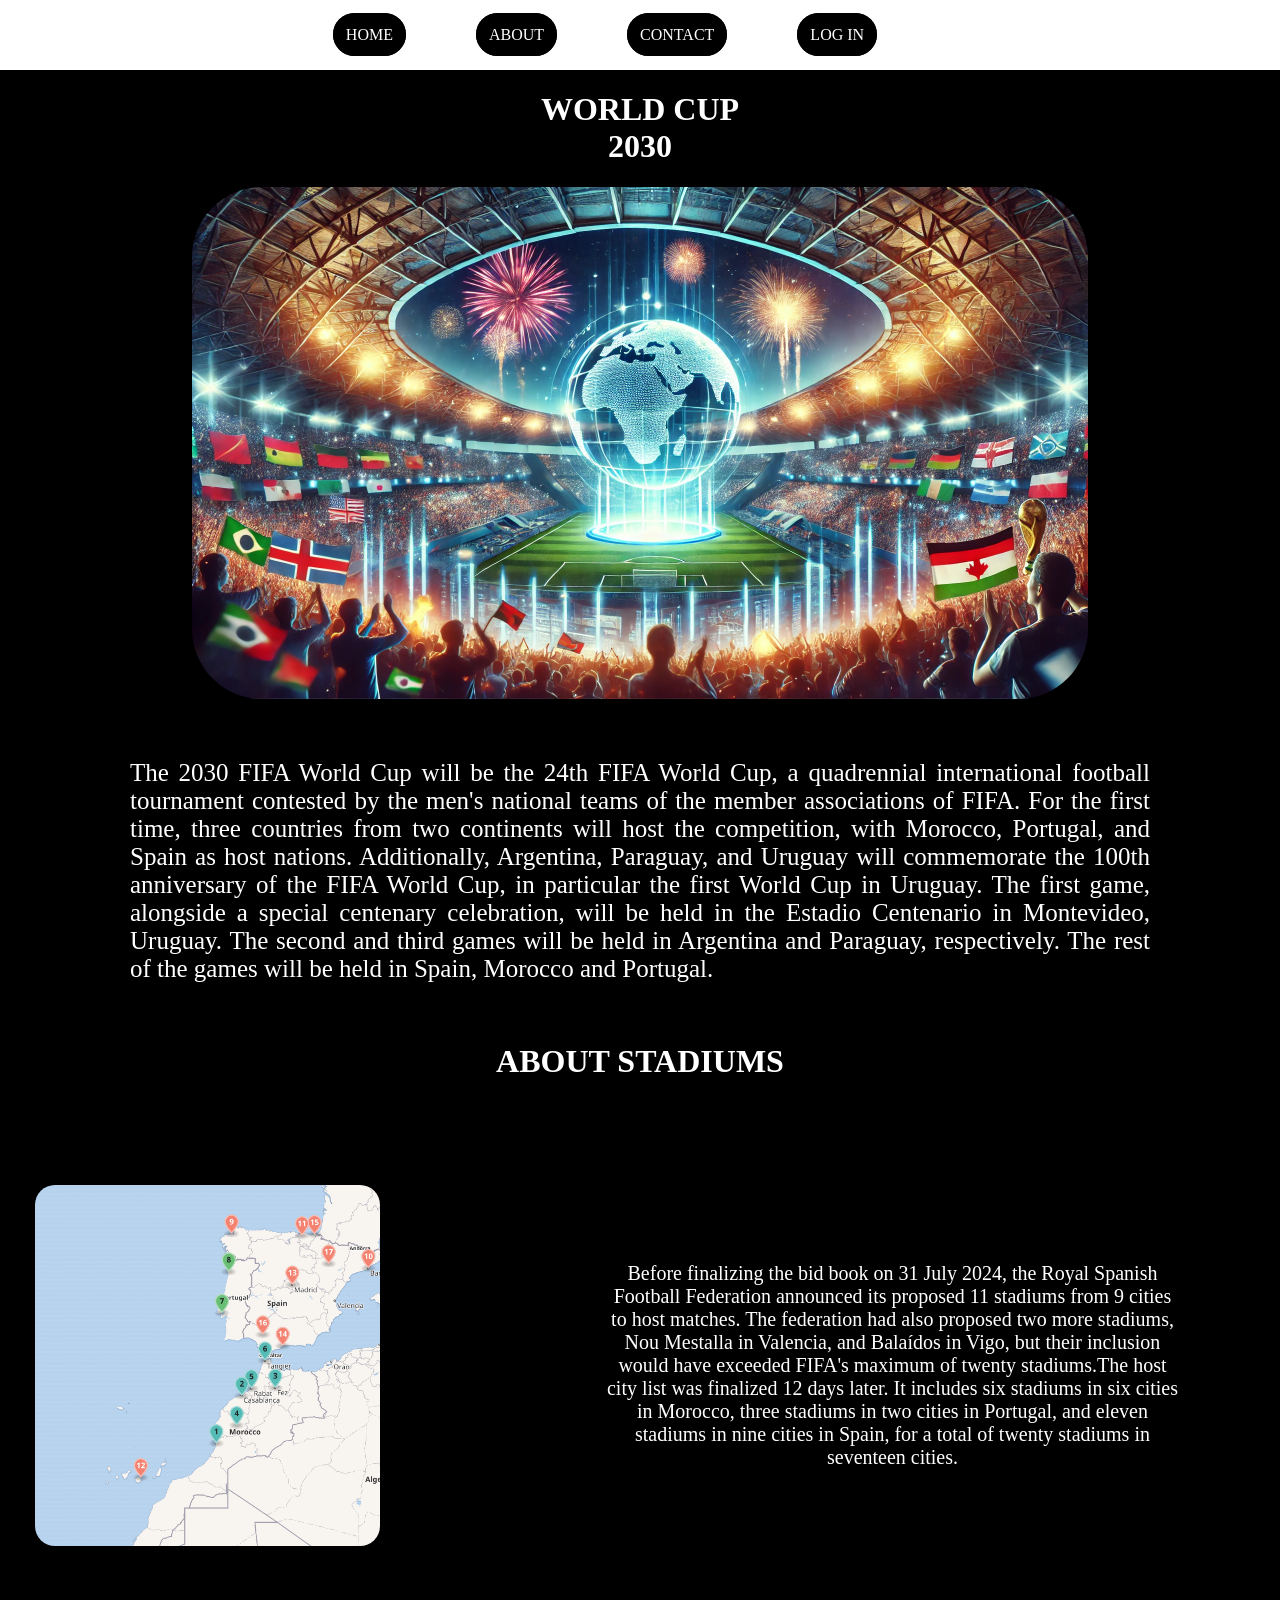
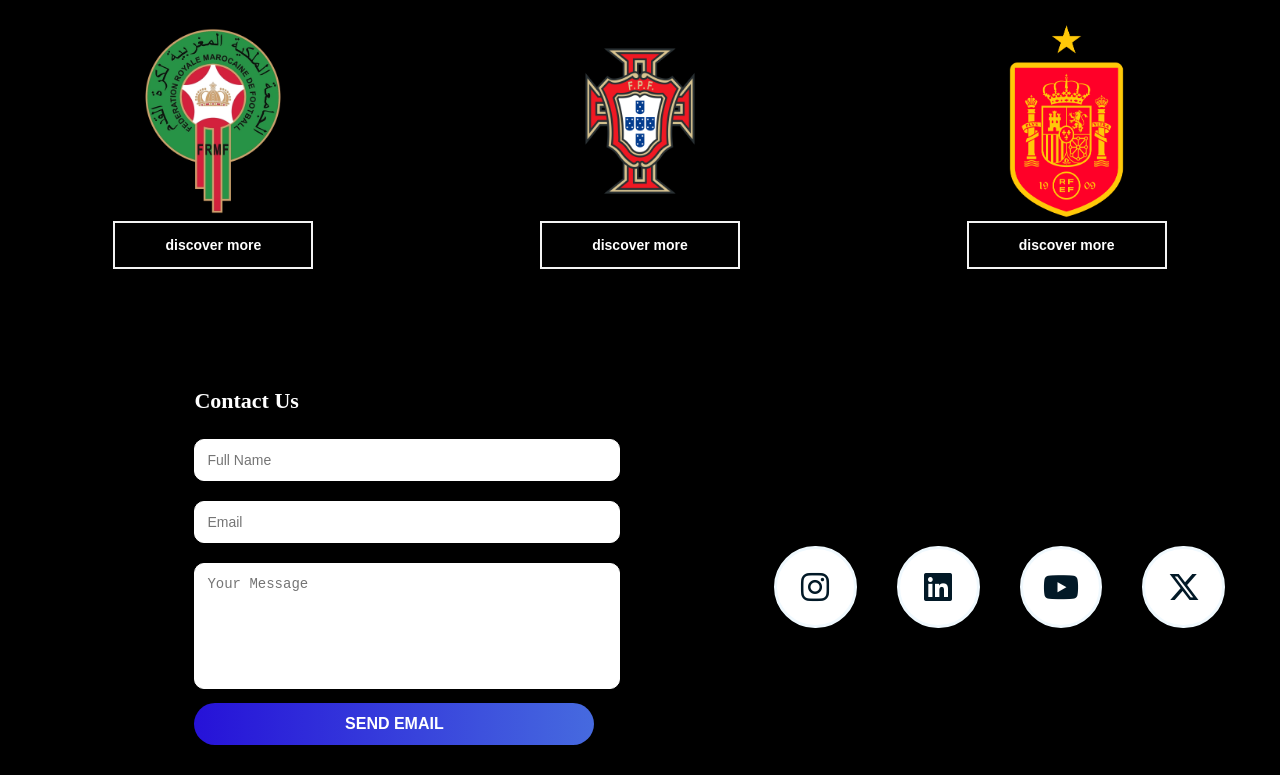
==== index.html @ 64594ff1 "Add files via upload" ====
<!DOCTYPE html>
<html lang="en">
  <head>
    <meta charset="UTF-8" />
    <meta name="viewport" content="width=*, initial-scale=1.0" />
    <title>Document</title>
    <link
      rel="stylesheet"
      href="https://cdnjs.cloudflare.com/ajax/libs/font-awesome/6.4.2/css/all.min.css"
    />
    <link rel="stylesheet" href="page1.css" />
  </head>
  <body>
    <header class="header">
      <div class="menu">
        <div class="divmenu"><a href="page1.html">HOME</a></div>
        <div class="divmenu"><a href="#about">ABOUT</a></div>
        <div class="divmenu"><a href="#aissa">CONTACT</a></div>
        <div class="divmenu"><a href="page5.html">LOG IN</a></div>
      </div>
    </header>

    <h1 >WORLD CUP <br />2030</h1>

    <div class="contenu1">
      <div class="image1">
        <img src="background.webp" alt="" />
        <div>
          The 2030 FIFA World Cup will be the 24th FIFA World Cup, a quadrennial
          international football tournament contested by the men's national
          teams of the member associations of FIFA. For the first time, three
          countries from two continents will host the competition, with Morocco,
          Portugal, and Spain as host nations. Additionally, Argentina,
          Paraguay, and Uruguay will commemorate the 100th anniversary of the
          FIFA World Cup, in particular the first World Cup in Uruguay. The
          first game, alongside a special centenary celebration, will be held in
          the Estadio Centenario in Montevideo, Uruguay. The second and third
          games will be held in Argentina and Paraguay, respectively. The rest
          of the games will be held in Spain, Morocco and Portugal.
        </div>
      </div>
    </div>
    <h1> ABOUT STADIUMS</h1>
    <div class="contenu2">
      <div class="image2">
        <img src="map.png" alt="" />
      </div>
      <div class="text">
        Before finalizing the bid book on 31 July 2024, the Royal Spanish
        Football Federation announced its proposed 11 stadiums from 9 cities to
        host matches. The federation had also proposed two more stadiums, Nou
        Mestalla in Valencia, and Balaídos in Vigo, but their inclusion would
        have exceeded FIFA's maximum of twenty stadiums.The host city list was
        finalized 12 days later. It includes six stadiums in six cities in
        Morocco, three stadiums in two cities in Portugal, and eleven stadiums
        in nine cities in Spain, for a total of twenty stadiums in seventeen
        cities.
      </div>
    </div>

    <div class="pays">
      <div class="logo">
        <img src="logomaroc1.png" alt="" />
        <button><a href="page2.html">discover more</a></button>
      </div>
      <div class="logo">
        <img src="logoportugal.png" alt="" />
        <button><a href="page3.html">discover more</a></button>
      </div>
      <div class="logo">
        <img src="logospain.png" alt="" />
        <button><a href="page4.html">discover more</a></button>
      </div>
    </div>
    <div class="contact-about">
      <a name="aissa"></a>
      <div class="contact-container">
        <h2>Contact Us</h2>
        <input type="text" placeholder="Full Name" />
        <input type="email" placeholder="Email" />
        <textarea placeholder="Your Message"></textarea>
        <button class="send-button">SEND EMAIL</button>
      </div>
      <div class="aboutus">
        <a name="about"></a>
        <ul>
          <li class="item">
            <a href="#">
              <i class="fa-brands fa-instagram icon"></i>
            </a>
          </li>
          <li class="item">
            <a href="#">
              <i class="fa-brands fa-linkedin icon"></i>
            </a>
          </li>
          <li class="item">
            <a href="#">
              <i class="fa-brands fa-youtube icon"></i>
            </a>
          </li>
          <li class="item">
            <a href="#">
              <i class="fa-brands fa-x-twitter icon"></i>
            </a>
          </li>
        </ul>
      </div>
    </div>
  </body>
</html>
---- page1.css ----
body {
  margin: 0px;
  background-color: rgb(0, 0, 0);
  color: rgb(255, 255, 255);
}
header {
  background-color: rgb(255, 255, 255);
  color: rgb(0, 0, 0);
  width: 100%;
  height: 70px;
}

.divmenu a{
  color: white;
  border: solid black ;
text-decoration: none;
background-color: #000;
padding: 10px;
border-radius: 40px;
}
button a {
  color: white;
  text-decoration: none;
}

.header{
  display: flex;
  flex-direction: row;
  justify-content: space-around;
  align-items: center;
}
.menu{
  
  display: flex;
  justify-content:flex-end;
}
.divmenu{
  margin-right: 70px;
}
h1{
  text-align: center;
  background-color: rgb(0, 0, 0);
}
.image1 img{
  border-radius: 70px;
  display: block;
  margin-left: auto;
  margin-right: auto;
  width: 70%;
  
}

.image1 div{
  font-size: 25px;
  margin-top: 60px;
  align-items: center;
   text-align: center;
   justify-content: center;
   text-align: justify;
  margin: 60px 130px;
}
.contenu2{
  display: flex;
  flex-direction: row;
  justify-content: center;
  margin-top: 100px;
  justify-content: space-around;
  align-items: center;
  width: 100%;
  height: 60%;
}
.contenu2 div{
  width: 50%;
  height: 100%;
}
.image2{
  margin-left: 30px;
  
}
.image2 img{
  float: left;
  margin: 5px;
  width: 60%;
  height: 100%;
  border-radius: 20px;
  display: block;
}
.text{
   float: right;
   text-align: justify;
   font-size: 20px;
   align-items: center;
   text-align: center;
   justify-content: center;
   margin-right: 100px;
   font-size: 20px;
}
.pays{
  margin-top: 70px;
  display: flex;
  flex-direction: row;
  justify-content: space-around;
  align-items: center;
  }
.logo img{
  margin-left: auto;
  margin-right: auto;
  width: 200px;
  HEIGHT: 200px;
  display: flex;
  object-fit: cover;
}
.logo{
  display: flex;
  flex-direction: column;
  justify-content: space-around;
  align-items: center;
}
.logo button{
  font-family: "Roboto", sans-serif;
  font-weight: 900;
  font-size: 14px;
  padding: 12px 30px;
  min-height: 48px;
  border: 2px solid rgb(243, 243, 243);
  background: transparent;
  cursor: pointer;
  text-decoration: none;
  color: rgb(255, 255, 255);
  display: flex;
  align-items: center;
  justify-content: center;
  width: 200px;
  height: 48px;

}
/* # aboutuscode*/
.aboutus{
  margin-top: 60px;
  display: flex;
  flex-direction: row;
  justify-content: space-around;
  align-items: center;
}
.aboutus::before,
.aboutus::after {
  margin: 0;
  padding: 0;
  box-sizing: border-box;
}



ul {
  display: flex;
  list-style: none;
  gap: 2.5rem;
}

.item a {
  text-decoration: none;
  width: 4.8rem;
  height: 4.8rem;
  background-color: #ffffff;
  border-radius: 50%;
  display: flex;
  justify-content: center;
  align-items: center;
  position: relative;
  z-index: 1;
  border: 3px solid #f0f9fe;
  overflow: hidden;
}

.item a::before {
  content: "";
  position: absolute;
  width: 100%;
  height: 100%;
  background: var(--bg-color);
  z-index: 0;
  scale: 1 0;
  transform-origin: bottom;
  transition: scale 0.5s ease;
}

.item:hover a::before {
  scale: 1 1;
}

.icon {
  font-size: 2rem;
  color: hsl(203, 92%, 8%);
  transition: 0.5s ease;
  z-index: 2;
}

.item a:hover .icon {
  color: #fff;
  transform: rotateY(360deg);
}

.item:nth-child(1) {
  --bg-color: linear-gradient(to bottom right, #f9ce34, #ee2a7b, #6228d7);
}
.item:nth-child(2) {
  --bg-color: #0077b5;
}
.item:nth-child(3) {
  --bg-color: #ff0000;
}
.item:nth-child(4) {
  --bg-color: #000;
}
/* code contacte*/

.contact-container {
  background: rgb(0, 0, 0);
  padding: 30px;
  width: 400px;
  border-radius: 15px;
  box-shadow: 0px 5px 15px rgba(0, 0, 0, 0.2);
  
}

.contact-container h2 {
  font-size: 22px;
  font-weight: 600;
  margin-bottom: 15px;
}

.contact-container input, 
.contact-container textarea {
  width: 100%;
  padding: 12px;
  margin: 10px 0;
  border: 1px solid #ffffff;
  border-radius: 10px;
  outline: none;
  font-size: 14px;
}

.contact-container textarea {
  height: 100px;
  resize: none;
}

.send-button {
  background: linear-gradient(to right, #2612d8, #466adf);
  color: rgb(255, 255, 255);
  padding: 12px;
  width: 100%;
  border: none;
  border-radius: 25px;
  cursor: pointer;
  font-size: 16px;
  font-weight: 600;
  transition: 0.3s;
}

.send-button:hover {
  box-shadow: 0px 4px 10px rgba(16, 58, 196, 0.5);
}

.call-center {
  margin-top: 15px;
  font-size: 14px;
}

.call-center a {
  color: #3a10af;
  text-decoration: none;
  font-weight: 600;
}
.contact-about{
  margin-top: 70px;
  display: flex;
  flex-direction: row;
  justify-content: space-around;
  align-items: center;
}
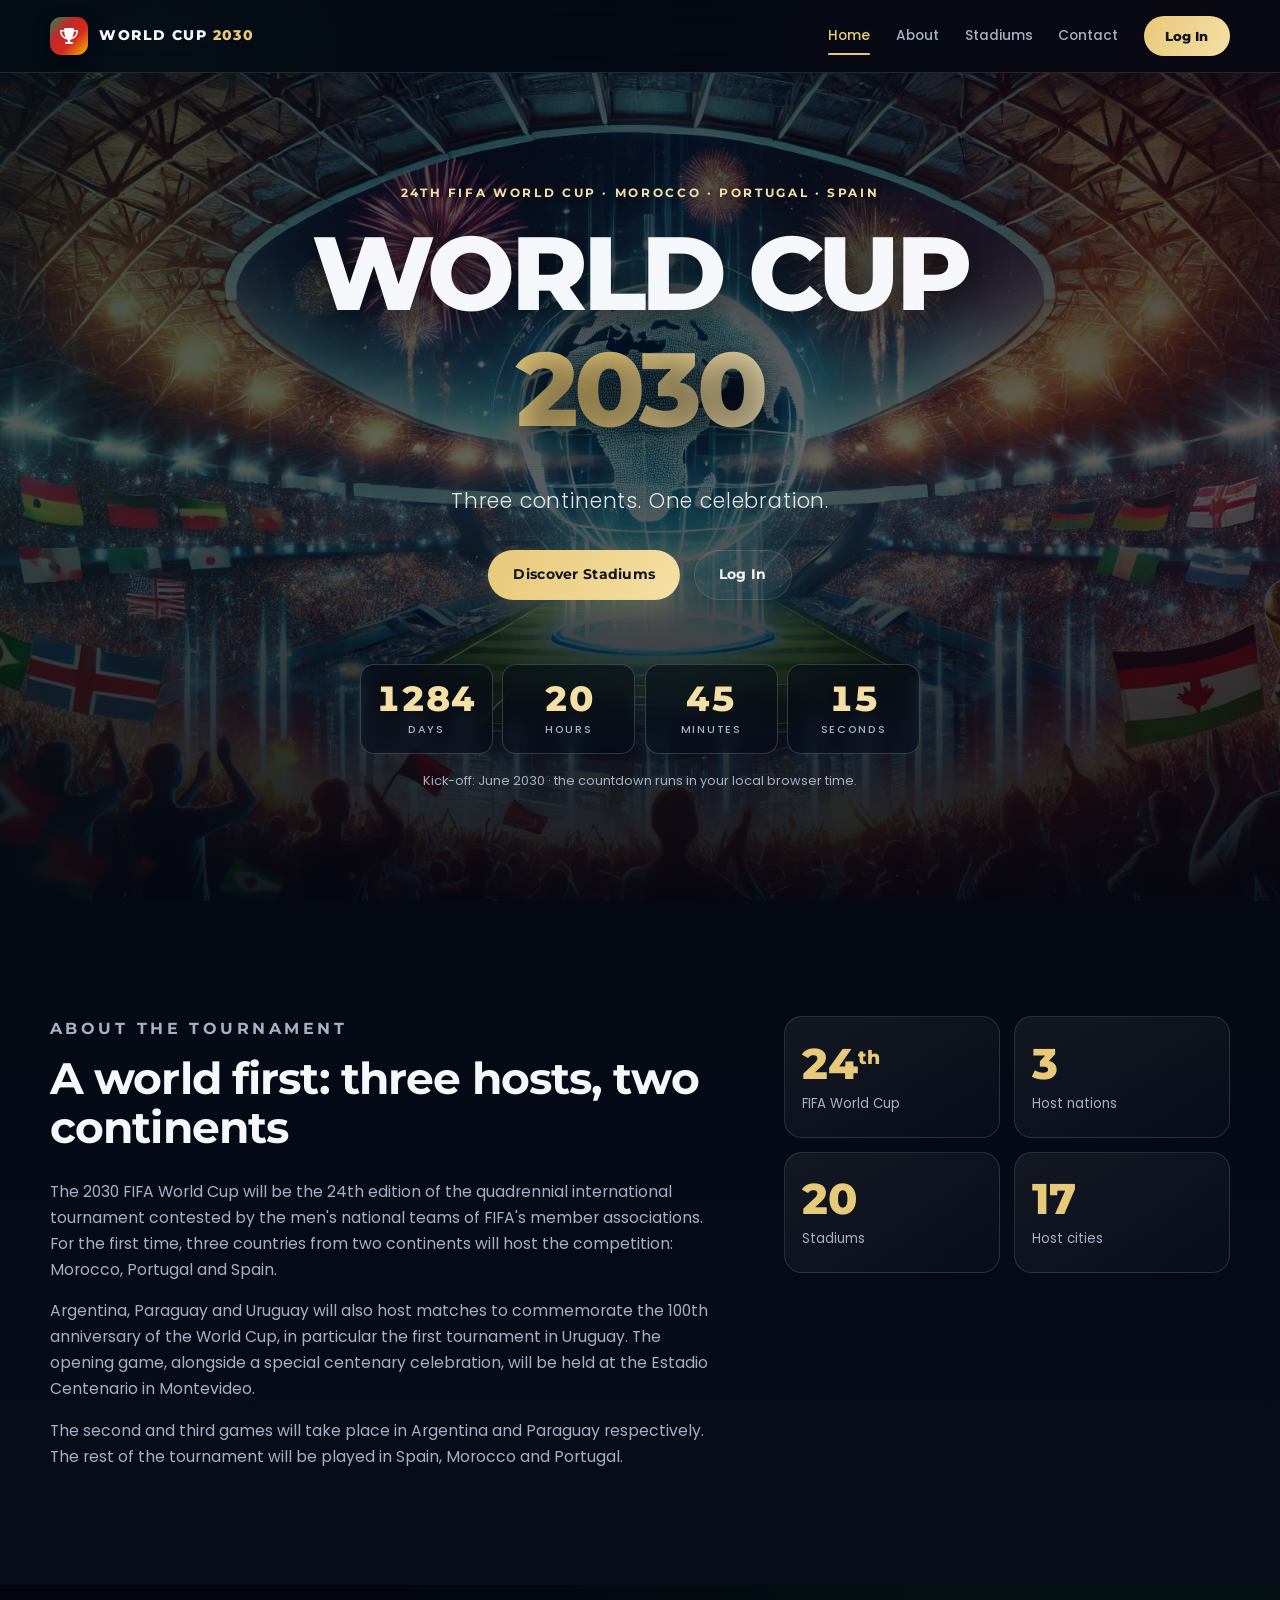
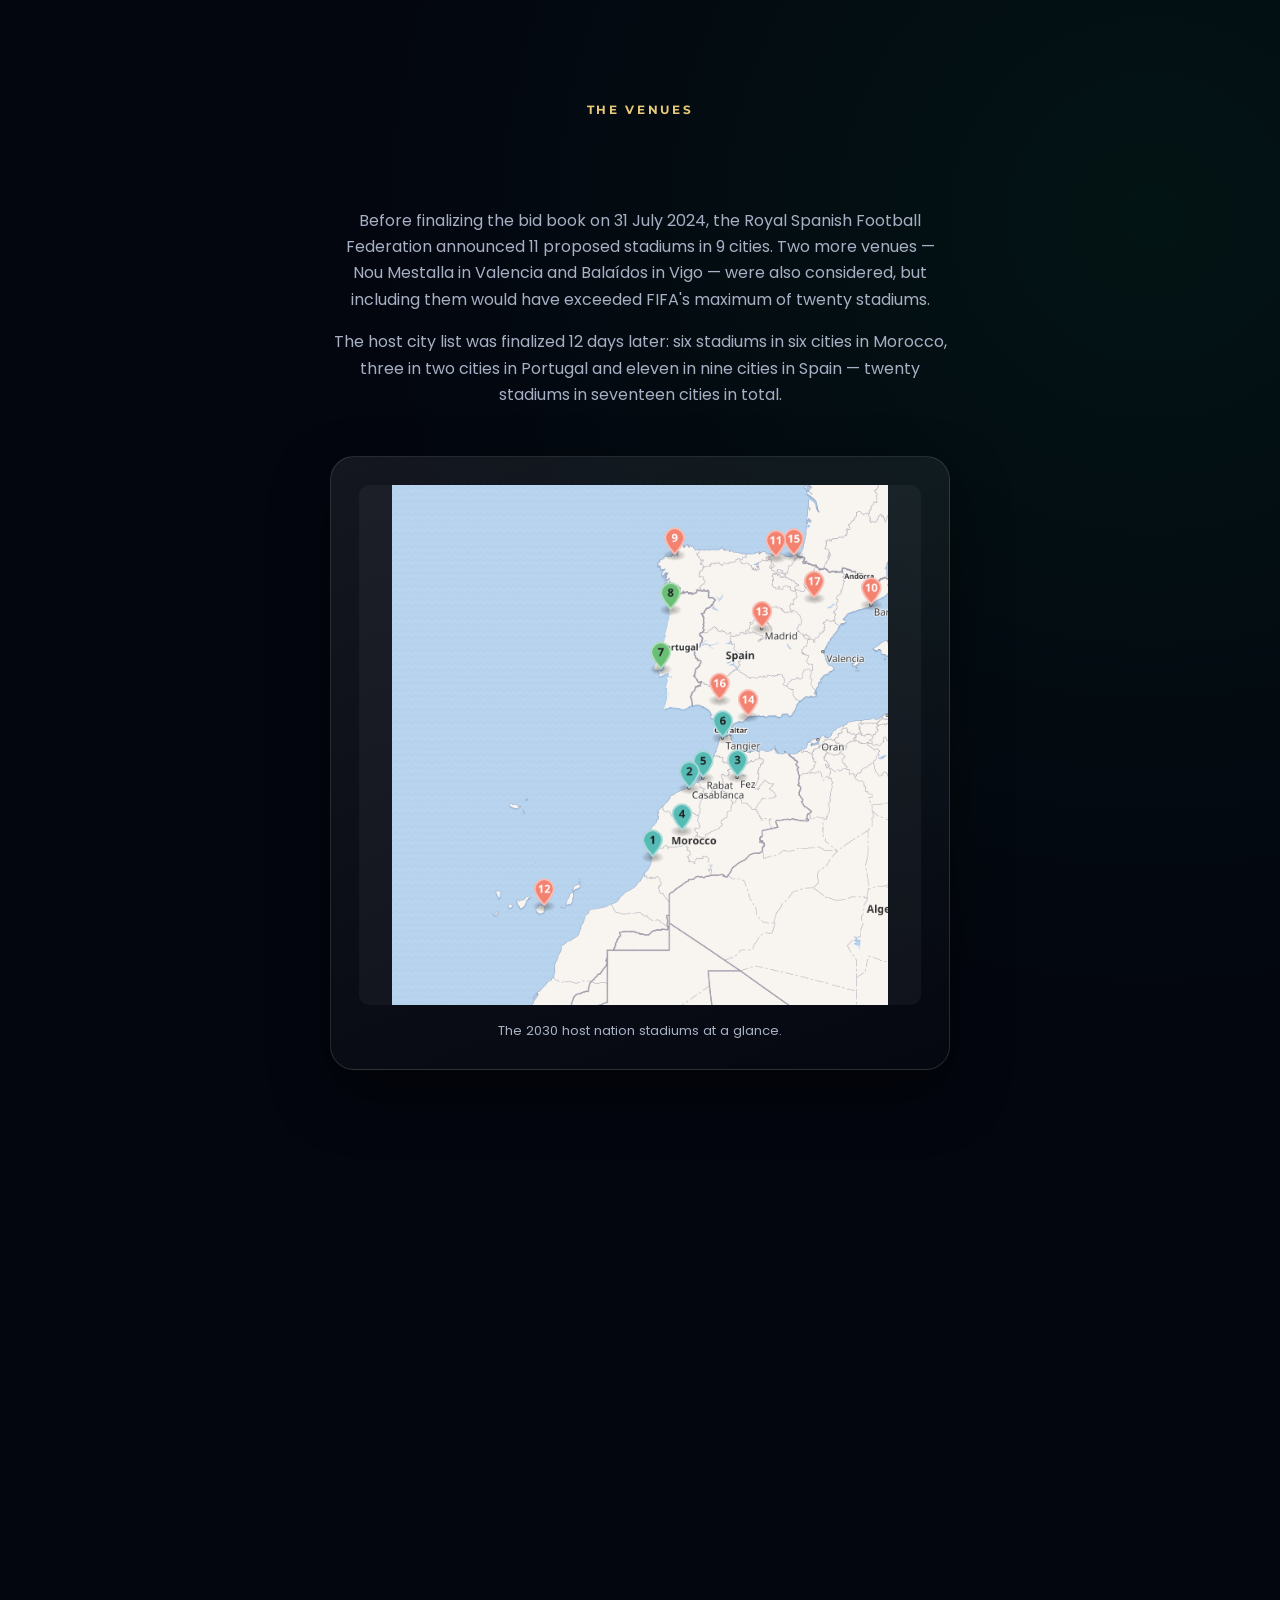
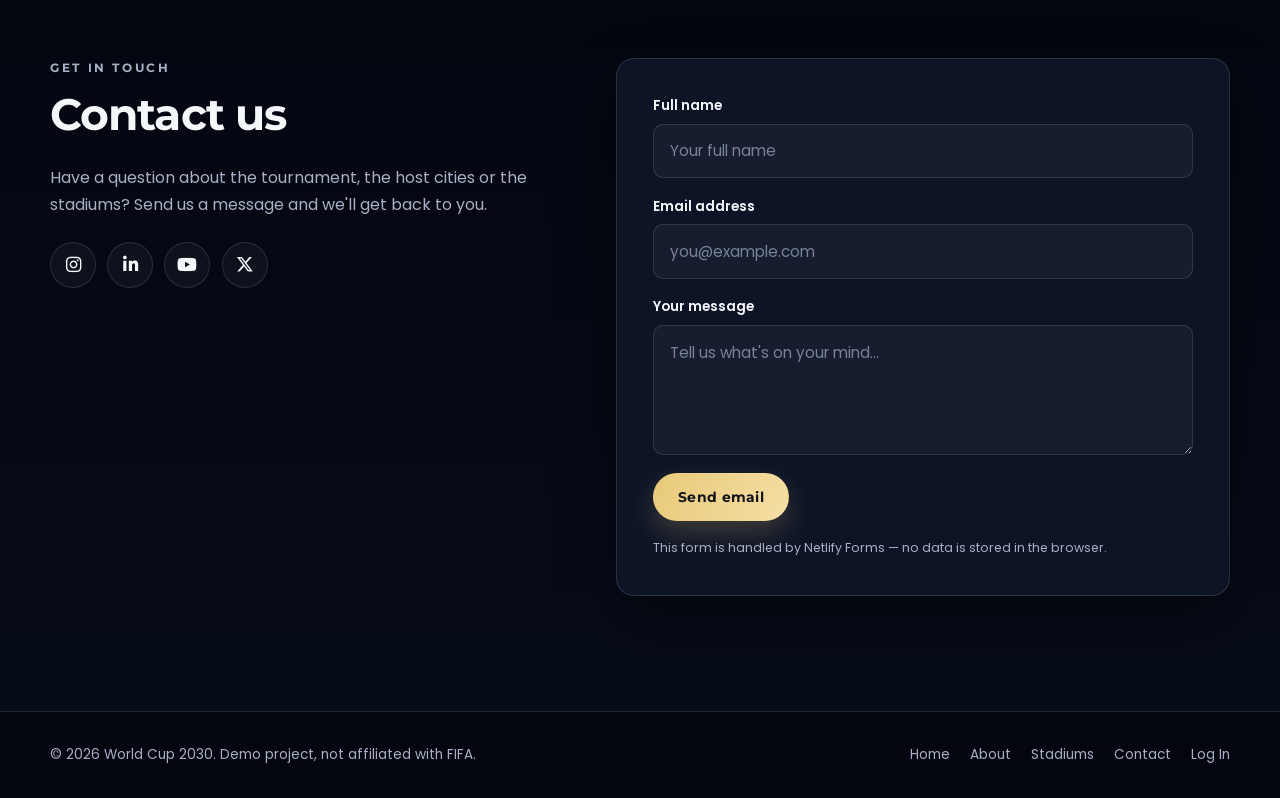
==== commit dea93957: "Redesign pages and reorganize site files" ====
--- a/index.html
+++ b/index.html
@@ -2,110 +2,323 @@
 <html lang="en">
   <head>
     <meta charset="UTF-8" />
-    <meta name="viewport" content="width=*, initial-scale=1.0" />
-    <title>Document</title>
+    <meta name="viewport" content="width=device-width, initial-scale=1" />
+    <title>World Cup 2030 | Morocco - Portugal - Spain</title>
+    <meta
+      name="description"
+      content="World Cup 2030 — the 24th FIFA World Cup hosted by Morocco, Portugal and Spain. Explore the tournament, the host cities and the stadiums."
+    />
+    <meta name="theme-color" content="#050914" />
+
+    <!-- Open Graph / social sharing -->
+    <meta property="og:type" content="website" />
+    <meta property="og:site_name" content="World Cup 2030" />
+    <meta property="og:title" content="World Cup 2030 | Morocco - Portugal - Spain" />
+    <meta
+      property="og:description"
+      content="Three continents. One celebration. Discover the road to the 2030 World Cup."
+    />
+    <meta property="og:url" content="https://aissadev108.netlify.app/" />
+    <meta property="og:image" content="https://aissadev108.netlify.app/images/backgrounds/background.webp" />
+    <link rel="canonical" href="https://aissadev108.netlify.app/" />
+    <link rel="icon" type="image/png" href="images/logos/logofifa.png" />
+
+    <link rel="preconnect" href="https://fonts.googleapis.com" />
+    <link rel="preconnect" href="https://fonts.gstatic.com" crossorigin />
+    <link
+      href="https://fonts.googleapis.com/css2?family=Montserrat:wght@600;700;800&family=Poppins:wght@300;400;500;600;700&display=swap"
+      rel="stylesheet"
+    />
     <link
       rel="stylesheet"
       href="https://cdnjs.cloudflare.com/ajax/libs/font-awesome/6.4.2/css/all.min.css"
     />
-    <link rel="stylesheet" href="page1.css" />
+    <link rel="stylesheet" href="css/style.css" />
+    <link rel="stylesheet" href="css/home.css" />
+    <script src="js/site.js" defer></script>
   </head>
-  <body>
-    <header class="header">
-      <div class="menu">
-        <div class="divmenu"><a href="page1.html">HOME</a></div>
-        <div class="divmenu"><a href="#about">ABOUT</a></div>
-        <div class="divmenu"><a href="#aissa">CONTACT</a></div>
-        <div class="divmenu"><a href="page5.html">LOG IN</a></div>
+
+  <body data-nav-active="home">
+    <a class="skip-link" href="#main">Skip to content</a>
+
+    <!-- Shared header: also used (with the same markup) on the other pages -->
+    <header class="site-header">
+      <div class="nav-shell">
+        <a class="brand" href="index.html" aria-label="World Cup 2030 home">
+          <span class="brand-mark" aria-hidden="true"><i class="fa-solid fa-trophy"></i></span>
+          <span class="brand-text">WORLD CUP <strong>2030</strong></span>
+        </a>
+
+        <button
+          class="nav-toggle"
+          type="button"
+          aria-label="Open menu"
+          aria-expanded="false"
+          aria-controls="primary-nav"
+        >
+          <span class="nav-toggle-bar"></span>
+          <span class="nav-toggle-bar"></span>
+          <span class="nav-toggle-bar"></span>
+        </button>
+
+        <nav id="primary-nav" class="primary-nav" aria-label="Primary navigation">
+          <ul class="nav-list">
+            <li><a class="nav-link" href="index.html" data-nav="home">Home</a></li>
+            <li><a class="nav-link" href="index.html#about" data-nav="about">About</a></li>
+            <li><a class="nav-link" href="index.html#stadiums" data-nav="stadiums">Stadiums</a></li>
+            <li><a class="nav-link" href="index.html#contact" data-nav="contact">Contact</a></li>
+            <li><a class="nav-login" href="pages/login.html" data-nav="login">Log In</a></li>
+          </ul>
+        </nav>
       </div>
     </header>
 
-    <h1 >WORLD CUP <br />2030</h1>
-
-    <div class="contenu1">
-      <div class="image1">
-        <img src="background.webp" alt="" />
-        <div>
-          The 2030 FIFA World Cup will be the 24th FIFA World Cup, a quadrennial
-          international football tournament contested by the men's national
-          teams of the member associations of FIFA. For the first time, three
-          countries from two continents will host the competition, with Morocco,
-          Portugal, and Spain as host nations. Additionally, Argentina,
-          Paraguay, and Uruguay will commemorate the 100th anniversary of the
-          FIFA World Cup, in particular the first World Cup in Uruguay. The
-          first game, alongside a special centenary celebration, will be held in
-          the Estadio Centenario in Montevideo, Uruguay. The second and third
-          games will be held in Argentina and Paraguay, respectively. The rest
-          of the games will be held in Spain, Morocco and Portugal.
+    <main id="main">
+      <!-- ============================ HERO ============================ -->
+      <section class="hero" id="home" aria-labelledby="hero-title">
+        <div class="hero-inner">
+          <p class="eyebrow">24th FIFA World Cup &middot; Morocco &middot; Portugal &middot; Spain</p>
+          <h1 id="hero-title">WORLD CUP <span>2030</span></h1>
+          <p class="tagline">Three continents. One celebration.</p>
+
+          <div class="hero-actions">
+            <a class="btn btn-primary" href="#stadiums">Discover Stadiums</a>
+            <a class="btn btn-ghost" href="pages/login.html">Log In</a>
+          </div>
+
+          <div class="countdown" role="timer" aria-label="Countdown to the 2030 World Cup">
+            <div class="countdown-item">
+              <span class="count-value" data-count="days">--</span>
+              <span class="count-label">Days</span>
+            </div>
+            <div class="countdown-item">
+              <span class="count-value" data-count="hours">--</span>
+              <span class="count-label">Hours</span>
+            </div>
+            <div class="countdown-item">
+              <span class="count-value" data-count="minutes">--</span>
+              <span class="count-label">Minutes</span>
+            </div>
+            <div class="countdown-item">
+              <span class="count-value" data-count="seconds">--</span>
+              <span class="count-label">Seconds</span>
+            </div>
+          </div>
+          <p class="countdown-date">Kick-off: June 2030 &middot; the countdown runs in your local browser time.</p>
         </div>
+      </section>
+
+      <!-- ============================ ABOUT ============================ -->
+      <section id="about" class="section about" aria-labelledby="about-title">
+        <div class="container about-grid">
+          <div class="about-copy reveal">
+            <p class="eyebrow">About the tournament</p>
+            <h2 id="about-title">A world first: three hosts, two continents</h2>
+            <p>
+              The 2030 FIFA World Cup will be the 24th edition of the quadrennial international
+              tournament contested by the men's national teams of FIFA's member associations.
+              For the first time, three countries from two continents will host the competition:
+              Morocco, Portugal and Spain.
+            </p>
+            <p>
+              Argentina, Paraguay and Uruguay will also host matches to commemorate the 100th
+              anniversary of the World Cup, in particular the first tournament in Uruguay. The
+              opening game, alongside a special centenary celebration, will be held at the
+              Estadio Centenario in Montevideo.
+            </p>
+            <p>
+              The second and third games will take place in Argentina and Paraguay respectively.
+              The rest of the tournament will be played in Spain, Morocco and Portugal.
+            </p>
+          </div>
+
+          <div class="facts reveal" aria-label="Key tournament facts">
+            <div class="fact"><span>24<sup>th</sup></span><p>FIFA World Cup</p></div>
+            <div class="fact"><span>3</span><p>Host nations</p></div>
+            <div class="fact"><span>20</span><p>Stadiums</p></div>
+            <div class="fact"><span>17</span><p>Host cities</p></div>
+          </div>
+        </div>
+      </section>
+
+      <!-- ========================== STADIUMS ========================== -->
+      <section id="stadiums" class="section stadiums" aria-labelledby="stadiums-title">
+        <div class="container">
+          <p class="eyebrow reveal">The venues</p>
+          <h2 id="stadiums-title" class="reveal">Stadiums across three hosts</h2>
+          <p class="section-lead reveal">
+            Before finalizing the bid book on 31 July 2024, the Royal Spanish Football Federation
+            announced 11 proposed stadiums in 9 cities. Two more venues — Nou Mestalla in Valencia
+            and Balaídos in Vigo — were also considered, but including them would have exceeded
+            FIFA's maximum of twenty stadiums.
+          </p>
+          <p class="section-lead reveal">
+            The host city list was finalized 12 days later: six stadiums in six cities in Morocco,
+            three in two cities in Portugal and eleven in nine cities in Spain — twenty stadiums
+            in seventeen cities in total.
+          </p>
+
+          <figure class="map-card reveal">
+            <img
+              src="images/backgrounds/map.png"
+              alt="Map of the 2030 World Cup host stadiums across Morocco, Portugal and Spain"
+              width="608"
+              height="637"
+              loading="lazy"
+            />
+            <figcaption>The 2030 host nation stadiums at a glance.</figcaption>
+          </figure>
+
+          <div class="host-grid">
+            <article class="host-card host-card--morocco reveal">
+              <div class="host-logo">
+                <img src="images/logos/logomaroc1.png" alt="Morocco host nation logo" width="512" height="512" loading="lazy" />
+              </div>
+              <h3>Morocco</h3>
+              <p class="host-stats">6 stadiums &middot; 6 cities</p>
+              <a class="btn btn-outline" href="pages/morocco.html">
+                Discover more <span class="sr-only">about Morocco stadiums</span>
+              </a>
+            </article>
+
+            <article class="host-card host-card--portugal reveal">
+              <div class="host-logo">
+                <img src="images/logos/logoportugal.png" alt="Portugal host nation logo" width="4096" height="4096" loading="lazy" />
+              </div>
+              <h3>Portugal</h3>
+              <p class="host-stats">3 stadiums &middot; 2 cities</p>
+              <a class="btn btn-outline" href="pages/portugal.html">
+                Discover more <span class="sr-only">about Portugal stadiums</span>
+              </a>
+            </article>
+
+            <article class="host-card host-card--spain reveal">
+              <div class="host-logo">
+                <img src="images/logos/logospain.png" alt="Spain host nation logo" width="3840" height="2160" loading="lazy" />
+              </div>
+              <h3>Spain</h3>
+              <p class="host-stats">11 stadiums &middot; 9 cities</p>
+              <a class="btn btn-outline" href="pages/spain.html">
+                Discover more <span class="sr-only">about Spain stadiums</span>
+              </a>
+            </article>
+          </div>
+        </div>
+      </section>
+
+      <!-- ========================== CONTACT ========================== -->
+      <section id="contact" class="section contact" aria-labelledby="contact-title">
+        <div class="container contact-grid">
+          <div class="contact-intro reveal">
+            <p class="eyebrow">Get in touch</p>
+            <h2 id="contact-title">Contact us</h2>
+            <p>
+              Have a question about the tournament, the host cities or the stadiums? Send us a
+              message and we'll get back to you.
+            </p>
+
+            <!-- Replace these with your own official social profile URLs. -->
+            <ul class="social-list" aria-label="Social media">
+              <li>
+                <a
+                  href="https://www.instagram.com/fifaworldcup/"
+                  target="_blank"
+                  rel="noopener noreferrer"
+                  aria-label="FIFA World Cup on Instagram"
+                ><i class="fa-brands fa-instagram" aria-hidden="true"></i></a>
+              </li>
+              <li>
+                <a
+                  href="https://www.linkedin.com/company/fifa/"
+                  target="_blank"
+                  rel="noopener noreferrer"
+                  aria-label="FIFA on LinkedIn"
+                ><i class="fa-brands fa-linkedin-in" aria-hidden="true"></i></a>
+              </li>
+              <li>
+                <a
+                  href="https://www.youtube.com/@FIFAWorldCup"
+                  target="_blank"
+                  rel="noopener noreferrer"
+                  aria-label="FIFA World Cup on YouTube"
+                ><i class="fa-brands fa-youtube" aria-hidden="true"></i></a>
+              </li>
+              <li>
+                <a
+                  href="https://x.com/FIFAWorldCup"
+                  target="_blank"
+                  rel="noopener noreferrer"
+                  aria-label="FIFA World Cup on X"
+                ><i class="fa-brands fa-x-twitter" aria-hidden="true"></i></a>
+              </li>
+            </ul>
+          </div>
+
+          <!-- Netlify Forms: works on the static site without a backend.
+               Configure form notifications in the Netlify dashboard. -->
+          <form
+            class="contact-form reveal"
+            name="contact"
+            method="POST"
+            data-netlify="true"
+            netlify-honeypot="bot-field"
+          >
+            <input type="hidden" name="form-name" value="contact" />
+            <p class="sr-only" aria-hidden="true">
+              <label>Do not fill this out: <input name="bot-field" /></label>
+            </p>
+
+            <div class="field">
+              <label for="contact-name">Full name</label>
+              <input
+                id="contact-name"
+                name="name"
+                type="text"
+                placeholder="Your full name"
+                autocomplete="name"
+                required
+              />
+            </div>
+            <div class="field">
+              <label for="contact-email">Email address</label>
+              <input
+                id="contact-email"
+                name="email"
+                type="email"
+                placeholder="you@example.com"
+                autocomplete="email"
+                required
+              />
+            </div>
+            <div class="field">
+              <label for="contact-message">Your message</label>
+              <textarea
+                id="contact-message"
+                name="message"
+                placeholder="Tell us what's on your mind..."
+                required
+              ></textarea>
+            </div>
+            <button class="btn btn-primary" type="submit">Send email</button>
+            <p class="form-note">This form is handled by Netlify Forms — no data is stored in the browser.</p>
+          </form>
+        </div>
+      </section>
+    </main>
+
+    <footer class="site-footer">
+      <div class="container footer-inner">
+        <p>&copy; <span data-year>2026</span> World Cup 2030. Demo project, not affiliated with FIFA.</p>
+        <nav aria-label="Footer navigation">
+          <ul class="footer-links">
+            <li><a href="index.html">Home</a></li>
+            <li><a href="index.html#about">About</a></li>
+            <li><a href="index.html#stadiums">Stadiums</a></li>
+            <li><a href="index.html#contact">Contact</a></li>
+            <li><a href="pages/login.html">Log In</a></li>
+          </ul>
+        </nav>
       </div>
-    </div>
-    <h1> ABOUT STADIUMS</h1>
-    <div class="contenu2">
-      <div class="image2">
-        <img src="map.png" alt="" />
-      </div>
-      <div class="text">
-        Before finalizing the bid book on 31 July 2024, the Royal Spanish
-        Football Federation announced its proposed 11 stadiums from 9 cities to
-        host matches. The federation had also proposed two more stadiums, Nou
-        Mestalla in Valencia, and Balaídos in Vigo, but their inclusion would
-        have exceeded FIFA's maximum of twenty stadiums.The host city list was
-        finalized 12 days later. It includes six stadiums in six cities in
-        Morocco, three stadiums in two cities in Portugal, and eleven stadiums
-        in nine cities in Spain, for a total of twenty stadiums in seventeen
-        cities.
-      </div>
-    </div>
-
-    <div class="pays">
-      <div class="logo">
-        <img src="logomaroc1.png" alt="" />
-        <button><a href="page2.html">discover more</a></button>
-      </div>
-      <div class="logo">
-        <img src="logoportugal.png" alt="" />
-        <button><a href="page3.html">discover more</a></button>
-      </div>
-      <div class="logo">
-        <img src="logospain.png" alt="" />
-        <button><a href="page4.html">discover more</a></button>
-      </div>
-    </div>
-    <div class="contact-about">
-      <a name="aissa"></a>
-      <div class="contact-container">
-        <h2>Contact Us</h2>
-        <input type="text" placeholder="Full Name" />
-        <input type="email" placeholder="Email" />
-        <textarea placeholder="Your Message"></textarea>
-        <button class="send-button">SEND EMAIL</button>
-      </div>
-      <div class="aboutus">
-        <a name="about"></a>
-        <ul>
-          <li class="item">
-            <a href="#">
-              <i class="fa-brands fa-instagram icon"></i>
-            </a>
-          </li>
-          <li class="item">
-            <a href="#">
-              <i class="fa-brands fa-linkedin icon"></i>
-            </a>
-          </li>
-          <li class="item">
-            <a href="#">
-              <i class="fa-brands fa-youtube icon"></i>
-            </a>
-          </li>
-          <li class="item">
-            <a href="#">
-              <i class="fa-brands fa-x-twitter icon"></i>
-            </a>
-          </li>
-        </ul>
-      </div>
-    </div>
+    </footer>
   </body>
 </html>
--- a/css/style.css
+++ b/css/style.css
@@ -0,0 +1,546 @@
+/* ==========================================================================
+   style.css — shared design system, header/navbar and footer
+   Used by: index.html, pages/morocco.html, pages/portugal.html, pages/spain.html, pages/login.html
+   ========================================================================== */
+
+/* ---------- Design tokens ---------- */
+:root {
+  --bg: #050914;
+  --bg-deep: #03060f;
+  --surface: #0d1426;
+  --surface-raised: #121c33;
+  --text: #f5f7fb;
+  --muted: #a7b0c4;
+  --border: rgba(255, 255, 255, 0.12);
+  --gold: #e8c979;
+  --gold-soft: #f5dfa5;
+
+  /* Host-nation inspired accents */
+  --morocco-red: #c1272d;
+  --morocco-green: #238b4b;
+  --portugal-red: #d52b1e;
+  --portugal-green: #046a38;
+  --spain-red: #aa151b;
+  --spain-gold: #f1bf00;
+
+  --font-body: "Poppins", system-ui, -apple-system, "Segoe UI", sans-serif;
+  --font-heading: "Montserrat", "Poppins", sans-serif;
+  --header-height: 72px;
+  --container: 1180px;
+  --radius: 18px;
+  --radius-sm: 10px;
+  --shadow: 0 24px 60px rgba(0, 0, 0, 0.45);
+  --transition: 0.25s ease;
+}
+
+/* ---------- Reset / base ---------- */
+*,
+*::before,
+*::after {
+  box-sizing: border-box;
+}
+
+html {
+  scroll-behavior: smooth;
+}
+
+body {
+  margin: 0;
+  min-height: 100vh;
+  max-width: 100%;
+  overflow-x: hidden;
+  background: var(--bg);
+  color: var(--text);
+  font-family: var(--font-body);
+  font-weight: 400;
+  line-height: 1.65;
+  -webkit-font-smoothing: antialiased;
+}
+
+body::before {
+  /* Subtle ambient glow so every page shares the same premium theme. */
+  content: "";
+  position: fixed;
+  inset: 0;
+  z-index: -1;
+  pointer-events: none;
+  background:
+    radial-gradient(circle at 12% 8%, rgba(35, 139, 75, 0.16), transparent 38%),
+    radial-gradient(circle at 88% 18%, rgba(213, 43, 30, 0.14), transparent 40%),
+    radial-gradient(circle at 50% 100%, rgba(241, 191, 0, 0.08), transparent 55%);
+}
+
+img,
+svg {
+  display: block;
+  max-width: 100%;
+}
+
+h1,
+h2,
+h3,
+h4 {
+  font-family: var(--font-heading);
+  line-height: 1.12;
+  margin: 0 0 0.6em;
+}
+
+h2 {
+  font-size: clamp(1.8rem, 4vw, 2.75rem);
+  letter-spacing: -0.02em;
+}
+
+h3 {
+  font-size: 1.2rem;
+}
+
+p {
+  margin: 0 0 1rem;
+}
+
+a {
+  color: inherit;
+}
+
+a:focus-visible,
+button:focus-visible,
+input:focus-visible,
+textarea:focus-visible,
+select:focus-visible {
+  outline: 3px solid var(--gold);
+  outline-offset: 3px;
+}
+
+.container {
+  width: min(100% - 2.5rem, var(--container));
+  margin-inline: auto;
+}
+
+.section {
+  padding-block: clamp(4rem, 9vw, 7.5rem);
+  /* Keeps anchored headings clear of the sticky header. */
+  scroll-margin-top: var(--header-height);
+}
+
+.eyebrow {
+  margin-bottom: 0.75rem;
+  color: var(--gold);
+  font-family: var(--font-heading);
+  font-size: 0.75rem;
+  font-weight: 700;
+  letter-spacing: 0.22em;
+  text-transform: uppercase;
+}
+
+.section-lead {
+  max-width: 62ch;
+  color: var(--muted);
+  font-size: 1rem;
+}
+
+.sr-only {
+  position: absolute !important;
+  width: 1px;
+  height: 1px;
+  padding: 0;
+  margin: -1px;
+  overflow: hidden;
+  clip: rect(0, 0, 0, 0);
+  white-space: nowrap;
+  border: 0;
+}
+
+.skip-link {
+  position: fixed;
+  top: -100px;
+  left: 1rem;
+  z-index: 200;
+  padding: 0.65rem 1rem;
+  border-radius: var(--radius-sm);
+  background: var(--gold);
+  color: #101420;
+  font-weight: 600;
+  transition: top var(--transition);
+}
+
+.skip-link:focus {
+  top: 0.75rem;
+}
+
+/* ---------- Buttons ---------- */
+.btn {
+  display: inline-flex;
+  align-items: center;
+  justify-content: center;
+  gap: 0.55rem;
+  min-height: 48px;
+  padding: 0.75rem 1.5rem;
+  border: 1px solid transparent;
+  border-radius: 999px;
+  font-family: var(--font-heading);
+  font-size: 0.9rem;
+  font-weight: 700;
+  letter-spacing: 0.02em;
+  text-decoration: none;
+  cursor: pointer;
+  transition: transform var(--transition), box-shadow var(--transition),
+    background-color var(--transition), border-color var(--transition),
+    color var(--transition);
+}
+
+.btn:hover {
+  transform: translateY(-2px);
+}
+
+.btn-primary {
+  background: linear-gradient(120deg, var(--gold), var(--gold-soft));
+  color: #12141c;
+  box-shadow: 0 12px 28px rgba(232, 201, 121, 0.22);
+}
+
+.btn-primary:hover {
+  box-shadow: 0 16px 34px rgba(232, 201, 121, 0.34);
+}
+
+.btn-ghost,
+.btn-outline {
+  border-color: var(--border);
+  background: rgba(255, 255, 255, 0.04);
+  color: var(--text);
+}
+
+.btn-ghost:hover,
+.btn-outline:hover {
+  border-color: var(--gold);
+  color: var(--gold);
+}
+
+/* ---------- Header / navigation ---------- */
+header.site-header {
+  position: sticky;
+  top: 0;
+  z-index: 100;
+  width: 100%;
+  min-height: var(--header-height);
+  background: rgba(5, 9, 20, 0.78);
+  border-bottom: 1px solid var(--border);
+  -webkit-backdrop-filter: blur(14px);
+  backdrop-filter: blur(14px);
+}
+
+.nav-shell {
+  position: relative;
+  display: flex;
+  align-items: center;
+  justify-content: space-between;
+  gap: 1rem;
+  width: min(100% - 2.5rem, var(--container));
+  min-height: var(--header-height);
+  margin-inline: auto;
+}
+
+.brand {
+  display: inline-flex;
+  align-items: center;
+  gap: 0.7rem;
+  flex-shrink: 0;
+  text-decoration: none;
+}
+
+.brand-mark {
+  display: grid;
+  place-items: center;
+  width: 38px;
+  height: 38px;
+  border-radius: 11px;
+  background: linear-gradient(
+    135deg,
+    var(--morocco-green) 0%,
+    var(--morocco-red) 34%,
+    var(--portugal-red) 62%,
+    var(--spain-gold) 100%
+  );
+  color: #fff;
+  font-size: 1rem;
+  box-shadow: 0 6px 18px rgba(0, 0, 0, 0.4);
+}
+
+.brand-text {
+  font-family: var(--font-heading);
+  font-size: 0.9rem;
+  font-weight: 800;
+  letter-spacing: 0.1em;
+  line-height: 1.1;
+  white-space: nowrap;
+}
+
+.brand-text strong {
+  color: var(--gold);
+  font-weight: 800;
+}
+
+.primary-nav {
+  display: block;
+}
+
+.nav-list {
+  display: flex;
+  align-items: center;
+  gap: clamp(0.6rem, 2vw, 1.75rem);
+  margin: 0;
+  padding: 0;
+  list-style: none;
+}
+
+.nav-link {
+  position: relative;
+  display: inline-block;
+  padding: 0.5rem 0;
+  color: var(--muted);
+  font-size: 0.86rem;
+  font-weight: 500;
+  text-decoration: none;
+  transition: color var(--transition);
+}
+
+.nav-link::after {
+  content: "";
+  position: absolute;
+  right: 0;
+  bottom: 0;
+  left: 0;
+  height: 2px;
+  border-radius: 2px;
+  background: var(--gold);
+  transform: scaleX(0);
+  transition: transform var(--transition);
+}
+
+.nav-link:hover,
+.nav-link.is-active {
+  color: var(--text);
+}
+
+.nav-link:hover::after,
+.nav-link.is-active::after {
+  transform: scaleX(1);
+}
+
+.nav-link.is-active {
+  color: var(--gold);
+}
+
+.nav-login {
+  display: inline-flex;
+  align-items: center;
+  justify-content: center;
+  min-height: 40px;
+  padding: 0.5rem 1.35rem;
+  border-radius: 999px;
+  background: linear-gradient(120deg, var(--gold), var(--gold-soft));
+  color: #12141c;
+  font-family: var(--font-heading);
+  font-size: 0.84rem;
+  font-weight: 800;
+  text-decoration: none;
+  transition: transform var(--transition), box-shadow var(--transition);
+}
+
+.nav-login:hover,
+.nav-login.is-active {
+  transform: translateY(-2px);
+  box-shadow: 0 10px 24px rgba(232, 201, 121, 0.28);
+}
+
+.nav-toggle {
+  display: none;
+  align-items: center;
+  justify-content: center;
+  flex-direction: column;
+  gap: 5px;
+  width: 46px;
+  height: 42px;
+  padding: 0;
+  border: 1px solid var(--border);
+  border-radius: 12px;
+  background: rgba(255, 255, 255, 0.05);
+  color: var(--text);
+  cursor: pointer;
+}
+
+.nav-toggle-bar {
+  display: block;
+  width: 20px;
+  height: 2px;
+  border-radius: 2px;
+  background: currentColor;
+  transition: transform var(--transition), opacity var(--transition);
+}
+
+.nav-toggle[aria-expanded="true"] .nav-toggle-bar:nth-child(1) {
+  transform: translateY(7px) rotate(45deg);
+}
+
+.nav-toggle[aria-expanded="true"] .nav-toggle-bar:nth-child(2) {
+  opacity: 0;
+}
+
+.nav-toggle[aria-expanded="true"] .nav-toggle-bar:nth-child(3) {
+  transform: translateY(-7px) rotate(-45deg);
+}
+
+/* Mobile-first menu: hidden until the hamburger is activated. */
+@media (max-width: 860px) {
+  .nav-toggle {
+    display: inline-flex;
+  }
+
+  .primary-nav {
+    position: absolute;
+    top: 100%;
+    right: -1.25rem;
+    left: -1.25rem;
+    max-height: 0;
+    overflow: hidden;
+    visibility: hidden;
+    background: rgba(3, 6, 15, 0.97);
+    border-bottom: 1px solid var(--border);
+    -webkit-backdrop-filter: blur(16px);
+    backdrop-filter: blur(16px);
+    transition: max-height 0.3s ease, visibility 0.3s ease, padding 0.3s ease;
+  }
+
+  .primary-nav.is-open {
+    max-height: 380px;
+    visibility: visible;
+    padding-block: 0.75rem 1.25rem;
+  }
+
+  .nav-list {
+    flex-direction: column;
+    align-items: stretch;
+    gap: 0.15rem;
+    padding-inline: 1.25rem;
+  }
+
+  .nav-link {
+    display: block;
+    padding: 0.8rem 0;
+    font-size: 1rem;
+  }
+
+  .nav-link::after {
+    right: auto;
+    width: 42px;
+  }
+
+  .nav-login {
+    margin-top: 0.5rem;
+  }
+}
+
+/* ---------- Scroll reveal (only when JS is available) ---------- */
+.js .reveal {
+  opacity: 0;
+  transform: translateY(24px);
+  transition: opacity 0.7s ease, transform 0.7s ease;
+}
+
+.js .reveal.is-visible {
+  opacity: 1;
+  transform: none;
+}
+
+/* ---------- Footer ---------- */
+.site-footer {
+  padding-block: 2rem;
+  border-top: 1px solid var(--border);
+  background: var(--bg-deep);
+  color: var(--muted);
+  font-size: 0.85rem;
+}
+
+.footer-inner {
+  display: flex;
+  flex-wrap: wrap;
+  align-items: center;
+  justify-content: space-between;
+  gap: 1rem 2rem;
+}
+
+.footer-inner p {
+  margin: 0;
+}
+
+.footer-links {
+  display: flex;
+  flex-wrap: wrap;
+  gap: 0.5rem 1.25rem;
+  margin: 0;
+  padding: 0;
+  list-style: none;
+}
+
+.footer-links a {
+  color: var(--muted);
+  text-decoration: none;
+  transition: color var(--transition);
+}
+
+.footer-links a:hover {
+  color: var(--gold);
+}
+
+/* ---------- Stadium detail pages: title spacing ----------
+   The sticky navbar is 72px tall. Push the page title fully below it and
+   leave a comfortable gap before the stadium cards. */
+body[data-nav-active="stadiums"] main {
+  padding-top: 120px; /* 72px navbar + ~48px breathing room */
+}
+
+body[data-nav-active="stadiums"] main > h1 {
+  margin: 0 auto 48px;
+  text-align: center;
+  line-height: 1.2;
+}
+
+/* Anchor targets clear the navbar instead of hiding under it. */
+section[id],
+main[id] {
+  scroll-margin-top: 90px;
+}
+
+/* ---------- Legacy stadium pages ----------
+   Their original CSS uses fixed image widths/margins; this keeps those pages
+   responsive without changing their content or design. */
+@media (max-width: 520px) {
+  .photos .texte {
+    margin: 1.5rem auto;
+  }
+
+  .photos .texte img {
+    min-width: 0;
+    width: 100%;
+    height: auto;
+  }
+}
+
+/* ---------- Accessibility: reduced motion ---------- */
+@media (prefers-reduced-motion: reduce) {
+  html {
+    scroll-behavior: auto;
+  }
+
+  *,
+  *::before,
+  *::after {
+    animation-duration: 0.01ms !important;
+    animation-iteration-count: 1 !important;
+    transition-duration: 0.01ms !important;
+  }
+
+  .js .reveal {
+    opacity: 1;
+    transform: none;
+  }
+}
--- a/css/home.css
+++ b/css/home.css
@@ -0,0 +1,461 @@
+/* ==========================================================================
+   home.css — first page only (index.html)
+   Loaded after css/style.css so it can extend the shared theme.
+   ========================================================================== */
+
+/* ---------- Hero ---------- */
+.hero {
+  position: relative;
+  display: grid;
+  place-items: center;
+  min-height: calc(100vh - var(--header-height));
+  min-height: calc(100svh - var(--header-height));
+  padding: clamp(3rem, 8vw, 6rem) 1.25rem;
+  overflow: hidden;
+  isolation: isolate;
+  text-align: center;
+  scroll-margin-top: var(--header-height);
+}
+
+.hero::before {
+  /* Existing hero image + dark overlay for readable white type. */
+  content: "";
+  position: absolute;
+  inset: 0;
+  z-index: -2;
+  background: url("../images/backgrounds/background.webp") center center / cover no-repeat;
+  transform: scale(1.02);
+}
+
+.hero::after {
+  content: "";
+  position: absolute;
+  inset: 0;
+  z-index: -1;
+  background: linear-gradient(
+      180deg,
+      rgba(3, 6, 15, 0.72) 0%,
+      rgba(3, 6, 15, 0.62) 45%,
+      rgba(3, 6, 15, 0.92) 100%
+    ),
+    linear-gradient(
+      90deg,
+      rgba(35, 139, 75, 0.2),
+      transparent 35%,
+      transparent 65%,
+      rgba(213, 43, 30, 0.2)
+    );
+}
+
+.hero-inner {
+  width: min(100%, 900px);
+}
+
+.hero .eyebrow {
+  color: var(--gold-soft);
+  text-shadow: 0 2px 12px rgba(0, 0, 0, 0.7);
+}
+
+.hero h1 {
+  margin-bottom: 0.35em;
+  font-size: clamp(2.8rem, 10vw, 6.5rem);
+  font-weight: 800;
+  letter-spacing: -0.045em;
+  text-shadow: 0 8px 36px rgba(0, 0, 0, 0.65);
+}
+
+.hero h1 span {
+  display: block;
+  background: linear-gradient(100deg, var(--gold-soft), var(--gold) 45%, #fff 90%);
+  -webkit-background-clip: text;
+  background-clip: text;
+  color: transparent;
+}
+
+.tagline {
+  margin-bottom: 2rem;
+  color: rgba(245, 247, 251, 0.9);
+  font-size: clamp(1rem, 2.5vw, 1.3rem);
+  font-weight: 300;
+  letter-spacing: 0.04em;
+}
+
+.hero-actions {
+  display: flex;
+  flex-wrap: wrap;
+  justify-content: center;
+  gap: 0.85rem;
+  margin-bottom: clamp(2.5rem, 6vw, 4rem);
+}
+
+/* ---------- Countdown ---------- */
+.countdown {
+  display: grid;
+  grid-template-columns: repeat(4, minmax(0, 1fr));
+  gap: 0.6rem;
+  width: min(100%, 560px);
+  margin-inline: auto;
+}
+
+.countdown-item {
+  display: flex;
+  flex-direction: column;
+  gap: 0.15rem;
+  padding: 0.9rem 0.35rem;
+  border: 1px solid rgba(255, 255, 255, 0.18);
+  border-radius: 14px;
+  background: rgba(6, 10, 22, 0.55);
+  -webkit-backdrop-filter: blur(8px);
+  backdrop-filter: blur(8px);
+}
+
+.count-value {
+  font-family: var(--font-heading);
+  font-size: clamp(1.4rem, 5vw, 2.2rem);
+  font-weight: 800;
+  line-height: 1.1;
+  color: var(--gold-soft);
+  font-variant-numeric: tabular-nums;
+}
+
+.count-label {
+  color: var(--muted);
+  font-size: 0.68rem;
+  font-weight: 500;
+  letter-spacing: 0.16em;
+  text-transform: uppercase;
+}
+
+.countdown-date {
+  margin: 1rem 0 0;
+  color: var(--muted);
+  font-size: 0.8rem;
+}
+
+/* ---------- About ---------- */
+.about {
+  background: linear-gradient(180deg, var(--bg) 0%, #070c19 100%);
+}
+
+.about-grid {
+  display: grid;
+  grid-template-columns: 1fr;
+  gap: clamp(2rem, 5vw, 4rem);
+  align-items: start;
+}
+
+.about-copy p {
+  color: var(--muted);
+  font-size: 0.98rem;
+}
+
+.about-copy p:last-child {
+  margin-bottom: 0;
+}
+
+.facts {
+  display: grid;
+  grid-template-columns: repeat(2, minmax(0, 1fr));
+  gap: 0.85rem;
+}
+
+.fact {
+  padding: 1.4rem 1.1rem;
+  border: 1px solid var(--border);
+  border-radius: var(--radius);
+  background: linear-gradient(150deg, rgba(255, 255, 255, 0.06), rgba(255, 255, 255, 0.015));
+  transition: transform var(--transition), border-color var(--transition);
+}
+
+.fact:hover {
+  transform: translateY(-4px);
+  border-color: rgba(232, 201, 121, 0.5);
+}
+
+.fact span {
+  display: block;
+  font-family: var(--font-heading);
+  font-size: clamp(1.9rem, 6vw, 2.7rem);
+  font-weight: 800;
+  line-height: 1.1;
+  color: var(--gold);
+}
+
+.fact span sup {
+  font-size: 0.45em;
+}
+
+.fact p {
+  margin: 0.35rem 0 0;
+  color: var(--muted);
+  font-size: 0.83rem;
+}
+
+/* ---------- Stadiums ---------- */
+.stadiums {
+  background:
+    radial-gradient(circle at 90% 15%, rgba(0, 106, 56, 0.14), transparent 45%),
+    var(--bg-deep);
+}
+
+.stadiums .container > h2,
+.stadiums .container > .eyebrow,
+.stadiums .container > .section-lead {
+  text-align: center;
+  margin-inline: auto;
+}
+
+.map-card {
+  width: min(100%, 620px);
+  margin: clamp(2rem, 5vw, 3rem) auto clamp(2.5rem, 6vw, 4rem);
+  padding: 1.25rem;
+  border: 1px solid var(--border);
+  border-radius: calc(var(--radius) + 6px);
+  background: linear-gradient(160deg, rgba(255, 255, 255, 0.07), rgba(255, 255, 255, 0.01));
+  box-shadow: var(--shadow);
+}
+
+.map-card img {
+  width: 100%;
+  height: auto;
+  max-height: 520px;
+  object-fit: contain;
+  border-radius: var(--radius-sm);
+  background: rgba(255, 255, 255, 0.04);
+}
+
+.map-card figcaption {
+  margin-top: 0.9rem;
+  color: var(--muted);
+  font-size: 0.82rem;
+  text-align: center;
+}
+
+.host-grid {
+  display: grid;
+  grid-template-columns: 1fr;
+  gap: 1.25rem;
+  align-items: stretch;
+}
+
+/* Equal-width columns (and therefore equal-height cards) from tablet up. */
+@media (min-width: 768px) {
+  .host-grid {
+    grid-template-columns: repeat(3, minmax(0, 1fr));
+  }
+}
+
+.host-card {
+  position: relative;
+  display: flex;
+  flex-direction: column;
+  align-items: center;
+  gap: 12px;
+  padding: 24px;
+  overflow: hidden;
+  border: 1px solid var(--border);
+  border-radius: var(--radius);
+  background: var(--surface);
+  text-align: center;
+  transition: transform var(--transition), border-color var(--transition),
+    box-shadow var(--transition);
+}
+
+.host-card::before {
+  content: "";
+  position: absolute;
+  top: 0;
+  right: 0;
+  left: 0;
+  height: 4px;
+  background: var(--card-accent, var(--gold));
+}
+
+.host-card--morocco {
+  --card-accent: linear-gradient(90deg, var(--morocco-green), var(--morocco-red));
+}
+
+.host-card--portugal {
+  --card-accent: linear-gradient(90deg, var(--portugal-green), var(--portugal-red));
+}
+
+.host-card--spain {
+  --card-accent: linear-gradient(90deg, var(--spain-red), var(--spain-gold));
+}
+
+.host-card:hover {
+  transform: translateY(-8px);
+  border-color: rgba(232, 201, 121, 0.45);
+  box-shadow: var(--shadow);
+}
+
+/* Fixed-size logo box: no percentage height, so the image cannot grow
+   beyond this box and overlap the title/subtitle/button. */
+.host-logo {
+  display: grid;
+  place-items: center;
+  flex: 0 0 110px;
+  width: 110px;
+  height: 110px;
+}
+
+.host-logo img {
+  width: 110px;
+  height: 110px;
+  object-fit: contain;
+}
+
+.host-card h3 {
+  margin: 0;
+  font-size: 1.35rem;
+  letter-spacing: 0.02em;
+}
+
+.host-card .host-stats {
+  margin: 0;
+  color: var(--muted);
+  font-size: 0.88rem;
+}
+
+.host-card .btn {
+  margin-top: auto;
+}
+
+/* Mobile: one-column stack with smaller logos. */
+@media (max-width: 767px) {
+  .host-logo {
+    flex-basis: 90px;
+    width: 90px;
+    height: 90px;
+  }
+
+  .host-logo img {
+    width: 90px;
+    height: 90px;
+  }
+}
+
+/* ---------- Contact ---------- */
+.contact {
+  background: linear-gradient(180deg, var(--bg-deep), #070c19);
+}
+
+.contact-grid {
+  display: grid;
+  grid-template-columns: 1fr;
+  gap: clamp(2rem, 5vw, 4rem);
+  align-items: start;
+}
+
+.contact-intro p {
+  max-width: 48ch;
+  color: var(--muted);
+}
+
+.social-list {
+  display: flex;
+  flex-wrap: wrap;
+  gap: 0.7rem;
+  margin: 1.5rem 0 0;
+  padding: 0;
+  list-style: none;
+}
+
+.social-list a {
+  display: grid;
+  place-items: center;
+  width: 46px;
+  height: 46px;
+  border: 1px solid var(--border);
+  border-radius: 50%;
+  background: rgba(255, 255, 255, 0.04);
+  color: var(--text);
+  font-size: 1.1rem;
+  text-decoration: none;
+  transition: transform var(--transition), color var(--transition),
+    border-color var(--transition), background-color var(--transition);
+}
+
+.social-list a:hover {
+  transform: translateY(-3px);
+  border-color: var(--gold);
+  background: rgba(232, 201, 121, 0.12);
+  color: var(--gold);
+}
+
+.contact-form {
+  display: flex;
+  flex-direction: column;
+  gap: 1.1rem;
+  padding: clamp(1.5rem, 4vw, 2.25rem);
+  border: 1px solid var(--border);
+  border-radius: var(--radius);
+  background: var(--surface);
+  box-shadow: var(--shadow);
+}
+
+.field {
+  display: flex;
+  flex-direction: column;
+  gap: 0.4rem;
+}
+
+.field label {
+  color: var(--text);
+  font-size: 0.85rem;
+  font-weight: 600;
+}
+
+.field input,
+.field textarea {
+  width: 100%;
+  padding: 0.85rem 1rem;
+  border: 1px solid var(--border);
+  border-radius: var(--radius-sm);
+  background: rgba(255, 255, 255, 0.04);
+  color: var(--text);
+  font: inherit;
+  font-size: 0.95rem;
+  transition: border-color var(--transition), background-color var(--transition);
+}
+
+.field textarea {
+  min-height: 130px;
+  resize: vertical;
+}
+
+.field input::placeholder,
+.field textarea::placeholder {
+  color: #78829a;
+}
+
+.field input:focus,
+.field textarea:focus {
+  border-color: var(--gold);
+  background: rgba(255, 255, 255, 0.07);
+}
+
+.contact-form .btn {
+  align-self: flex-start;
+}
+
+.form-note {
+  margin: 0;
+  color: var(--muted);
+  font-size: 0.78rem;
+}
+
+/* ---------- Layout upgrades at tablet+ ---------- */
+@media (min-width: 768px) {
+  .about-grid {
+    grid-template-columns: 1.2fr 0.8fr;
+  }
+
+  .contact-grid {
+    grid-template-columns: 0.9fr 1.1fr;
+  }
+
+  .map-card {
+    padding: 1.75rem;
+  }
+}
